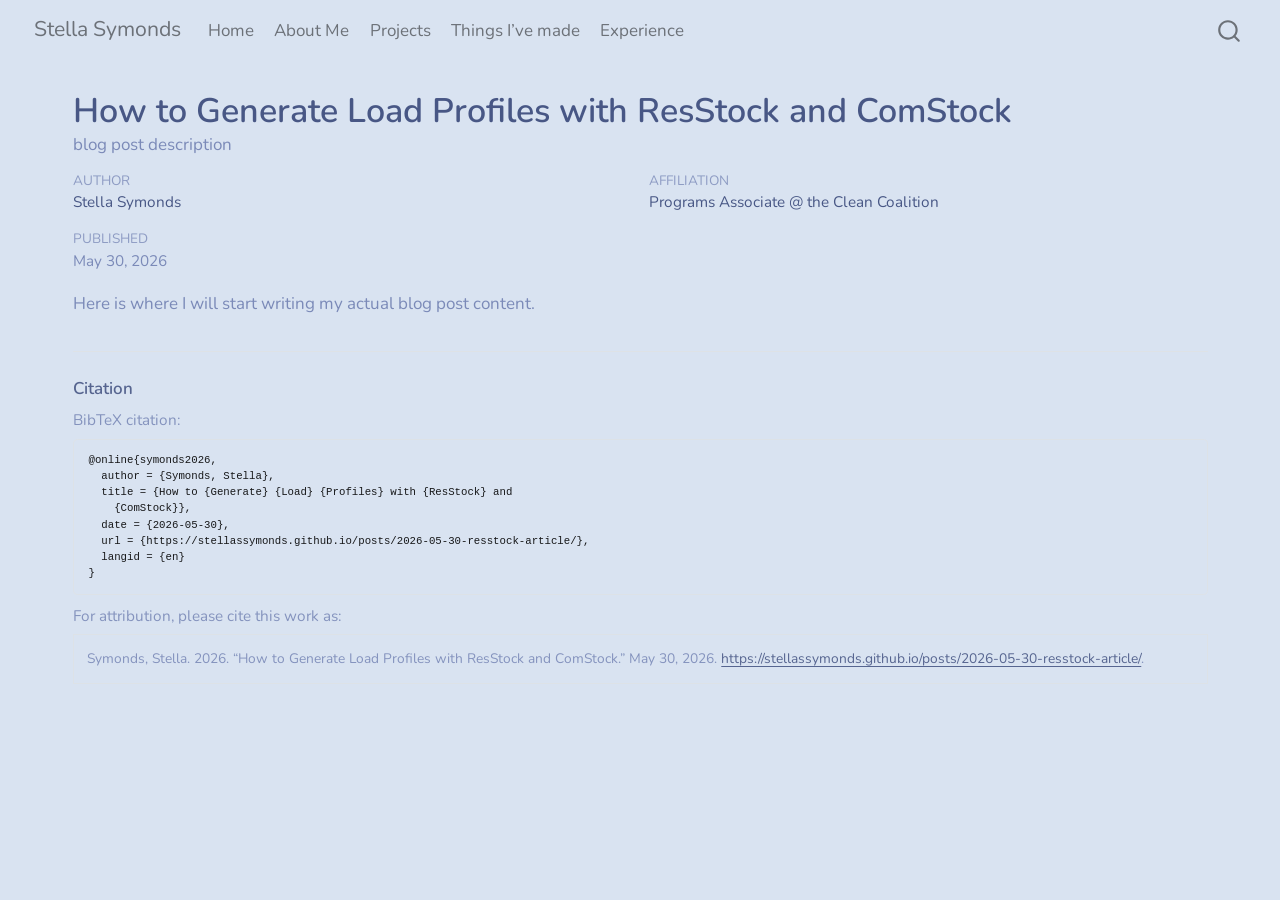
==== docs/posts/2026-05-30-resstock-article/index.html @ af326807 "ensure everything is pushed to git" ====
<!DOCTYPE html>
<html xmlns="http://www.w3.org/1999/xhtml" lang="en" xml:lang="en"><head>

<meta charset="utf-8">
<meta name="generator" content="quarto-1.8.25">

<meta name="viewport" content="width=device-width, initial-scale=1.0, user-scalable=yes">

<meta name="author" content="Stella Symonds">
<meta name="dcterms.date" content="2026-05-30">
<meta name="description" content="blog post description">

<title>How to Generate Load Profiles with ResStock and ComStock – Stella Symonds</title>
<style>
code{white-space: pre-wrap;}
span.smallcaps{font-variant: small-caps;}
div.columns{display: flex; gap: min(4vw, 1.5em);}
div.column{flex: auto; overflow-x: auto;}
div.hanging-indent{margin-left: 1.5em; text-indent: -1.5em;}
ul.task-list{list-style: none;}
ul.task-list li input[type="checkbox"] {
  width: 0.8em;
  margin: 0 0.8em 0.2em -1em; /* quarto-specific, see https://github.com/quarto-dev/quarto-cli/issues/4556 */ 
  vertical-align: middle;
}
</style>


<script src="../../site_libs/quarto-nav/quarto-nav.js"></script>
<script src="../../site_libs/quarto-nav/headroom.min.js"></script>
<script src="../../site_libs/clipboard/clipboard.min.js"></script>
<script src="../../site_libs/quarto-search/autocomplete.umd.js"></script>
<script src="../../site_libs/quarto-search/fuse.min.js"></script>
<script src="../../site_libs/quarto-search/quarto-search.js"></script>
<meta name="quarto:offset" content="../../">
<script src="../../site_libs/quarto-html/quarto.js" type="module"></script>
<script src="../../site_libs/quarto-html/tabsets/tabsets.js" type="module"></script>
<script src="../../site_libs/quarto-html/axe/axe-check.js" type="module"></script>
<script src="../../site_libs/quarto-html/popper.min.js"></script>
<script src="../../site_libs/quarto-html/tippy.umd.min.js"></script>
<script src="../../site_libs/quarto-html/anchor.min.js"></script>
<link href="../../site_libs/quarto-html/tippy.css" rel="stylesheet">
<link href="../../site_libs/quarto-html/quarto-syntax-highlighting-7b89279ff1a6dce999919e0e67d4d9ec.css" rel="stylesheet" id="quarto-text-highlighting-styles">
<script src="../../site_libs/bootstrap/bootstrap.min.js"></script>
<link href="../../site_libs/bootstrap/bootstrap-icons.css" rel="stylesheet">
<link href="../../site_libs/bootstrap/bootstrap-9dd7bf4d922e1fb5065d7fea8f52941c.min.css" rel="stylesheet" append-hash="true" id="quarto-bootstrap" data-mode="light">
<script id="quarto-search-options" type="application/json">{
  "location": "navbar",
  "copy-button": false,
  "collapse-after": 3,
  "panel-placement": "end",
  "type": "overlay",
  "limit": 50,
  "keyboard-shortcut": [
    "f",
    "/",
    "s"
  ],
  "show-item-context": false,
  "language": {
    "search-no-results-text": "No results",
    "search-matching-documents-text": "matching documents",
    "search-copy-link-title": "Copy link to search",
    "search-hide-matches-text": "Hide additional matches",
    "search-more-match-text": "more match in this document",
    "search-more-matches-text": "more matches in this document",
    "search-clear-button-title": "Clear",
    "search-text-placeholder": "",
    "search-detached-cancel-button-title": "Cancel",
    "search-submit-button-title": "Submit",
    "search-label": "Search"
  }
}</script>


<link rel="stylesheet" href="../../styles.css">
</head>

<body class="nav-fixed quarto-light">

<div id="quarto-search-results"></div>
  <header id="quarto-header" class="headroom fixed-top">
    <nav class="navbar navbar-expand-lg " data-bs-theme="dark">
      <div class="navbar-container container-fluid">
      <div class="navbar-brand-container mx-auto">
    <a href="../../index.html" class="navbar-brand navbar-brand-logo">
    </a>
    <a class="navbar-brand" href="../../index.html">
    <span class="navbar-title">Stella Symonds</span>
    </a>
  </div>
            <div id="quarto-search" class="" title="Search"></div>
          <button class="navbar-toggler" type="button" data-bs-toggle="collapse" data-bs-target="#navbarCollapse" aria-controls="navbarCollapse" role="menu" aria-expanded="false" aria-label="Toggle navigation" onclick="if (window.quartoToggleHeadroom) { window.quartoToggleHeadroom(); }">
  <span class="navbar-toggler-icon"></span>
</button>
          <div class="collapse navbar-collapse" id="navbarCollapse">
            <ul class="navbar-nav navbar-nav-scroll me-auto">
  <li class="nav-item">
    <a class="nav-link" href="../../index.html"> 
<span class="menu-text">Home</span></a>
  </li>  
  <li class="nav-item">
    <a class="nav-link" href="../../about.html"> 
<span class="menu-text">About Me</span></a>
  </li>  
  <li class="nav-item">
    <a class="nav-link" href="../../projects.html"> 
<span class="menu-text">Projects</span></a>
  </li>  
  <li class="nav-item">
    <a class="nav-link" href="../../things.html"> 
<span class="menu-text">Things I’ve made</span></a>
  </li>  
  <li class="nav-item">
    <a class="nav-link" href="../../experience.html"> 
<span class="menu-text">Experience</span></a>
  </li>  
</ul>
          </div> <!-- /navcollapse -->
            <div class="quarto-navbar-tools">
</div>
      </div> <!-- /container-fluid -->
    </nav>
</header>
<!-- content -->
<div id="quarto-content" class="quarto-container page-columns page-rows-contents page-layout-full page-navbar">
<!-- sidebar -->
<!-- margin-sidebar -->
    <div id="quarto-margin-sidebar" class="sidebar margin-sidebar zindex-bottom">
        
    </div>
<!-- main -->
<main class="content column-page" id="quarto-document-content">

<header id="title-block-header" class="quarto-title-block default">
<div class="quarto-title">
<h1 class="title">How to Generate Load Profiles with ResStock and ComStock</h1>
</div>

<div>
  <div class="description">
    blog post description
  </div>
</div>

<div class="quarto-title-meta-author column-page">
  <div class="quarto-title-meta-heading">Author</div>
  <div class="quarto-title-meta-heading">Affiliation</div>
  
    <div class="quarto-title-meta-contents">
    <p class="author"><a href="https://stellassymonds.github.io/">Stella Symonds</a> </p>
  </div>
  <div class="quarto-title-meta-contents">
        <p class="affiliation">
            <a href="https://clean-coalition.org/stella-symonds/">
            Programs Associate @ the Clean Coalition
            </a>
          </p>
      </div>
  </div>

<div class="quarto-title-meta column-page">

      
    <div>
    <div class="quarto-title-meta-heading">Published</div>
    <div class="quarto-title-meta-contents">
      <p class="date">May 30, 2026</p>
    </div>
  </div>
  
    
  </div>
  


</header>


<p>Here is where I will start writing my actual blog post content.</p>



<div id="quarto-appendix" class="default"><section class="quarto-appendix-contents" id="quarto-citation"><h2 class="anchored quarto-appendix-heading">Citation</h2><div><div class="quarto-appendix-secondary-label">BibTeX citation:</div><pre class="sourceCode code-with-copy quarto-appendix-bibtex"><code class="sourceCode bibtex">@online{symonds2026,
  author = {Symonds, Stella},
  title = {How to {Generate} {Load} {Profiles} with {ResStock} and
    {ComStock}},
  date = {2026-05-30},
  url = {https://stellassymonds.github.io/posts/2026-05-30-resstock-article/},
  langid = {en}
}
</code><button title="Copy to Clipboard" class="code-copy-button"><i class="bi"></i></button></pre><div class="quarto-appendix-secondary-label">For attribution, please cite this work as:</div><div id="ref-symonds2026" class="csl-entry quarto-appendix-citeas" role="listitem">
Symonds, Stella. 2026. <span>“How to Generate Load Profiles with
ResStock and ComStock.”</span> May 30, 2026. <a href="https://stellassymonds.github.io/posts/2026-05-30-resstock-article/">https://stellassymonds.github.io/posts/2026-05-30-resstock-article/</a>.
</div></div></section></div></main> <!-- /main -->
<script id="quarto-html-after-body" type="application/javascript">
  window.document.addEventListener("DOMContentLoaded", function (event) {
    const icon = "";
    const anchorJS = new window.AnchorJS();
    anchorJS.options = {
      placement: 'right',
      icon: icon
    };
    anchorJS.add('.anchored');
    const isCodeAnnotation = (el) => {
      for (const clz of el.classList) {
        if (clz.startsWith('code-annotation-')) {                     
          return true;
        }
      }
      return false;
    }
    const onCopySuccess = function(e) {
      // button target
      const button = e.trigger;
      // don't keep focus
      button.blur();
      // flash "checked"
      button.classList.add('code-copy-button-checked');
      var currentTitle = button.getAttribute("title");
      button.setAttribute("title", "Copied!");
      let tooltip;
      if (window.bootstrap) {
        button.setAttribute("data-bs-toggle", "tooltip");
        button.setAttribute("data-bs-placement", "left");
        button.setAttribute("data-bs-title", "Copied!");
        tooltip = new bootstrap.Tooltip(button, 
          { trigger: "manual", 
            customClass: "code-copy-button-tooltip",
            offset: [0, -8]});
        tooltip.show();    
      }
      setTimeout(function() {
        if (tooltip) {
          tooltip.hide();
          button.removeAttribute("data-bs-title");
          button.removeAttribute("data-bs-toggle");
          button.removeAttribute("data-bs-placement");
        }
        button.setAttribute("title", currentTitle);
        button.classList.remove('code-copy-button-checked');
      }, 1000);
      // clear code selection
      e.clearSelection();
    }
    const getTextToCopy = function(trigger) {
      const outerScaffold = trigger.parentElement.cloneNode(true);
      const codeEl = outerScaffold.querySelector('code');
      for (const childEl of codeEl.children) {
        if (isCodeAnnotation(childEl)) {
          childEl.remove();
        }
      }
      return codeEl.innerText;
    }
    const clipboard = new window.ClipboardJS('.code-copy-button:not([data-in-quarto-modal])', {
      text: getTextToCopy
    });
    clipboard.on('success', onCopySuccess);
    if (window.document.getElementById('quarto-embedded-source-code-modal')) {
      const clipboardModal = new window.ClipboardJS('.code-copy-button[data-in-quarto-modal]', {
        text: getTextToCopy,
        container: window.document.getElementById('quarto-embedded-source-code-modal')
      });
      clipboardModal.on('success', onCopySuccess);
    }
      var localhostRegex = new RegExp(/^(?:http|https):\/\/localhost\:?[0-9]*\//);
      var mailtoRegex = new RegExp(/^mailto:/);
        var filterRegex = new RegExp('/' + window.location.host + '/');
      var isInternal = (href) => {
          return filterRegex.test(href) || localhostRegex.test(href) || mailtoRegex.test(href);
      }
      // Inspect non-navigation links and adorn them if external
     var links = window.document.querySelectorAll('a[href]:not(.nav-link):not(.navbar-brand):not(.toc-action):not(.sidebar-link):not(.sidebar-item-toggle):not(.pagination-link):not(.no-external):not([aria-hidden]):not(.dropdown-item):not(.quarto-navigation-tool):not(.about-link)');
      for (var i=0; i<links.length; i++) {
        const link = links[i];
        if (!isInternal(link.href)) {
          // undo the damage that might have been done by quarto-nav.js in the case of
          // links that we want to consider external
          if (link.dataset.originalHref !== undefined) {
            link.href = link.dataset.originalHref;
          }
        }
      }
    function tippyHover(el, contentFn, onTriggerFn, onUntriggerFn) {
      const config = {
        allowHTML: true,
        maxWidth: 500,
        delay: 100,
        arrow: false,
        appendTo: function(el) {
            return el.parentElement;
        },
        interactive: true,
        interactiveBorder: 10,
        theme: 'quarto',
        placement: 'bottom-start',
      };
      if (contentFn) {
        config.content = contentFn;
      }
      if (onTriggerFn) {
        config.onTrigger = onTriggerFn;
      }
      if (onUntriggerFn) {
        config.onUntrigger = onUntriggerFn;
      }
      window.tippy(el, config); 
    }
    const noterefs = window.document.querySelectorAll('a[role="doc-noteref"]');
    for (var i=0; i<noterefs.length; i++) {
      const ref = noterefs[i];
      tippyHover(ref, function() {
        // use id or data attribute instead here
        let href = ref.getAttribute('data-footnote-href') || ref.getAttribute('href');
        try { href = new URL(href).hash; } catch {}
        const id = href.replace(/^#\/?/, "");
        const note = window.document.getElementById(id);
        if (note) {
          return note.innerHTML;
        } else {
          return "";
        }
      });
    }
    const xrefs = window.document.querySelectorAll('a.quarto-xref');
    const processXRef = (id, note) => {
      // Strip column container classes
      const stripColumnClz = (el) => {
        el.classList.remove("page-full", "page-columns");
        if (el.children) {
          for (const child of el.children) {
            stripColumnClz(child);
          }
        }
      }
      stripColumnClz(note)
      if (id === null || id.startsWith('sec-')) {
        // Special case sections, only their first couple elements
        const container = document.createElement("div");
        if (note.children && note.children.length > 2) {
          container.appendChild(note.children[0].cloneNode(true));
          for (let i = 1; i < note.children.length; i++) {
            const child = note.children[i];
            if (child.tagName === "P" && child.innerText === "") {
              continue;
            } else {
              container.appendChild(child.cloneNode(true));
              break;
            }
          }
          if (window.Quarto?.typesetMath) {
            window.Quarto.typesetMath(container);
          }
          return container.innerHTML
        } else {
          if (window.Quarto?.typesetMath) {
            window.Quarto.typesetMath(note);
          }
          return note.innerHTML;
        }
      } else {
        // Remove any anchor links if they are present
        const anchorLink = note.querySelector('a.anchorjs-link');
        if (anchorLink) {
          anchorLink.remove();
        }
        if (window.Quarto?.typesetMath) {
          window.Quarto.typesetMath(note);
        }
        if (note.classList.contains("callout")) {
          return note.outerHTML;
        } else {
          return note.innerHTML;
        }
      }
    }
    for (var i=0; i<xrefs.length; i++) {
      const xref = xrefs[i];
      tippyHover(xref, undefined, function(instance) {
        instance.disable();
        let url = xref.getAttribute('href');
        let hash = undefined; 
        if (url.startsWith('#')) {
          hash = url;
        } else {
          try { hash = new URL(url).hash; } catch {}
        }
        if (hash) {
          const id = hash.replace(/^#\/?/, "");
          const note = window.document.getElementById(id);
          if (note !== null) {
            try {
              const html = processXRef(id, note.cloneNode(true));
              instance.setContent(html);
            } finally {
              instance.enable();
              instance.show();
            }
          } else {
            // See if we can fetch this
            fetch(url.split('#')[0])
            .then(res => res.text())
            .then(html => {
              const parser = new DOMParser();
              const htmlDoc = parser.parseFromString(html, "text/html");
              const note = htmlDoc.getElementById(id);
              if (note !== null) {
                const html = processXRef(id, note);
                instance.setContent(html);
              } 
            }).finally(() => {
              instance.enable();
              instance.show();
            });
          }
        } else {
          // See if we can fetch a full url (with no hash to target)
          // This is a special case and we should probably do some content thinning / targeting
          fetch(url)
          .then(res => res.text())
          .then(html => {
            const parser = new DOMParser();
            const htmlDoc = parser.parseFromString(html, "text/html");
            const note = htmlDoc.querySelector('main.content');
            if (note !== null) {
              // This should only happen for chapter cross references
              // (since there is no id in the URL)
              // remove the first header
              if (note.children.length > 0 && note.children[0].tagName === "HEADER") {
                note.children[0].remove();
              }
              const html = processXRef(null, note);
              instance.setContent(html);
            } 
          }).finally(() => {
            instance.enable();
            instance.show();
          });
        }
      }, function(instance) {
      });
    }
        let selectedAnnoteEl;
        const selectorForAnnotation = ( cell, annotation) => {
          let cellAttr = 'data-code-cell="' + cell + '"';
          let lineAttr = 'data-code-annotation="' +  annotation + '"';
          const selector = 'span[' + cellAttr + '][' + lineAttr + ']';
          return selector;
        }
        const selectCodeLines = (annoteEl) => {
          const doc = window.document;
          const targetCell = annoteEl.getAttribute("data-target-cell");
          const targetAnnotation = annoteEl.getAttribute("data-target-annotation");
          const annoteSpan = window.document.querySelector(selectorForAnnotation(targetCell, targetAnnotation));
          const lines = annoteSpan.getAttribute("data-code-lines").split(",");
          const lineIds = lines.map((line) => {
            return targetCell + "-" + line;
          })
          let top = null;
          let height = null;
          let parent = null;
          if (lineIds.length > 0) {
              //compute the position of the single el (top and bottom and make a div)
              const el = window.document.getElementById(lineIds[0]);
              top = el.offsetTop;
              height = el.offsetHeight;
              parent = el.parentElement.parentElement;
            if (lineIds.length > 1) {
              const lastEl = window.document.getElementById(lineIds[lineIds.length - 1]);
              const bottom = lastEl.offsetTop + lastEl.offsetHeight;
              height = bottom - top;
            }
            if (top !== null && height !== null && parent !== null) {
              // cook up a div (if necessary) and position it 
              let div = window.document.getElementById("code-annotation-line-highlight");
              if (div === null) {
                div = window.document.createElement("div");
                div.setAttribute("id", "code-annotation-line-highlight");
                div.style.position = 'absolute';
                parent.appendChild(div);
              }
              div.style.top = top - 2 + "px";
              div.style.height = height + 4 + "px";
              div.style.left = 0;
              let gutterDiv = window.document.getElementById("code-annotation-line-highlight-gutter");
              if (gutterDiv === null) {
                gutterDiv = window.document.createElement("div");
                gutterDiv.setAttribute("id", "code-annotation-line-highlight-gutter");
                gutterDiv.style.position = 'absolute';
                const codeCell = window.document.getElementById(targetCell);
                const gutter = codeCell.querySelector('.code-annotation-gutter');
                gutter.appendChild(gutterDiv);
              }
              gutterDiv.style.top = top - 2 + "px";
              gutterDiv.style.height = height + 4 + "px";
            }
            selectedAnnoteEl = annoteEl;
          }
        };
        const unselectCodeLines = () => {
          const elementsIds = ["code-annotation-line-highlight", "code-annotation-line-highlight-gutter"];
          elementsIds.forEach((elId) => {
            const div = window.document.getElementById(elId);
            if (div) {
              div.remove();
            }
          });
          selectedAnnoteEl = undefined;
        };
          // Handle positioning of the toggle
      window.addEventListener(
        "resize",
        throttle(() => {
          elRect = undefined;
          if (selectedAnnoteEl) {
            selectCodeLines(selectedAnnoteEl);
          }
        }, 10)
      );
      function throttle(fn, ms) {
      let throttle = false;
      let timer;
        return (...args) => {
          if(!throttle) { // first call gets through
              fn.apply(this, args);
              throttle = true;
          } else { // all the others get throttled
              if(timer) clearTimeout(timer); // cancel #2
              timer = setTimeout(() => {
                fn.apply(this, args);
                timer = throttle = false;
              }, ms);
          }
        };
      }
        // Attach click handler to the DT
        const annoteDls = window.document.querySelectorAll('dt[data-target-cell]');
        for (const annoteDlNode of annoteDls) {
          annoteDlNode.addEventListener('click', (event) => {
            const clickedEl = event.target;
            if (clickedEl !== selectedAnnoteEl) {
              unselectCodeLines();
              const activeEl = window.document.querySelector('dt[data-target-cell].code-annotation-active');
              if (activeEl) {
                activeEl.classList.remove('code-annotation-active');
              }
              selectCodeLines(clickedEl);
              clickedEl.classList.add('code-annotation-active');
            } else {
              // Unselect the line
              unselectCodeLines();
              clickedEl.classList.remove('code-annotation-active');
            }
          });
        }
    const findCites = (el) => {
      const parentEl = el.parentElement;
      if (parentEl) {
        const cites = parentEl.dataset.cites;
        if (cites) {
          return {
            el,
            cites: cites.split(' ')
          };
        } else {
          return findCites(el.parentElement)
        }
      } else {
        return undefined;
      }
    };
    var bibliorefs = window.document.querySelectorAll('a[role="doc-biblioref"]');
    for (var i=0; i<bibliorefs.length; i++) {
      const ref = bibliorefs[i];
      const citeInfo = findCites(ref);
      if (citeInfo) {
        tippyHover(citeInfo.el, function() {
          var popup = window.document.createElement('div');
          citeInfo.cites.forEach(function(cite) {
            var citeDiv = window.document.createElement('div');
            citeDiv.classList.add('hanging-indent');
            citeDiv.classList.add('csl-entry');
            var biblioDiv = window.document.getElementById('ref-' + cite);
            if (biblioDiv) {
              citeDiv.innerHTML = biblioDiv.innerHTML;
            }
            popup.appendChild(citeDiv);
          });
          return popup.innerHTML;
        });
      }
    }
  });
  </script>
</div> <!-- /content -->




</body></html>
---- docs/site_libs/quarto-html/tippy.css ----
.tippy-box[data-animation=fade][data-state=hidden]{opacity:0}[data-tippy-root]{max-width:calc(100vw - 10px)}.tippy-box{position:relative;background-color:#333;color:#fff;border-radius:4px;font-size:14px;line-height:1.4;white-space:normal;outline:0;transition-property:transform,visibility,opacity}.tippy-box[data-placement^=top]>.tippy-arrow{bottom:0}.tippy-box[data-placement^=top]>.tippy-arrow:before{bottom:-7px;left:0;border-width:8px 8px 0;border-top-color:initial;transform-origin:center top}.tippy-box[data-placement^=bottom]>.tippy-arrow{top:0}.tippy-box[data-placement^=bottom]>.tippy-arrow:before{top:-7px;left:0;border-width:0 8px 8px;border-bottom-color:initial;transform-origin:center bottom}.tippy-box[data-placement^=left]>.tippy-arrow{right:0}.tippy-box[data-placement^=left]>.tippy-arrow:before{border-width:8px 0 8px 8px;border-left-color:initial;right:-7px;transform-origin:center left}.tippy-box[data-placement^=right]>.tippy-arrow{left:0}.tippy-box[data-placement^=right]>.tippy-arrow:before{left:-7px;border-width:8px 8px 8px 0;border-right-color:initial;transform-origin:center right}.tippy-box[data-inertia][data-state=visible]{transition-timing-function:cubic-bezier(.54,1.5,.38,1.11)}.tippy-arrow{width:16px;height:16px;color:#333}.tippy-arrow:before{content:"";position:absolute;border-color:transparent;border-style:solid}.tippy-content{position:relative;padding:5px 9px;z-index:1}
---- docs/site_libs/quarto-html/quarto-syntax-highlighting-7b89279ff1a6dce999919e0e67d4d9ec.css ----
/* quarto syntax highlight colors */
:root {
  --quarto-hl-ot-color: #003B4F;
  --quarto-hl-at-color: #657422;
  --quarto-hl-ss-color: #20794D;
  --quarto-hl-an-color: #5E5E5E;
  --quarto-hl-fu-color: #4758AB;
  --quarto-hl-st-color: #20794D;
  --quarto-hl-cf-color: #003B4F;
  --quarto-hl-op-color: #5E5E5E;
  --quarto-hl-er-color: #AD0000;
  --quarto-hl-bn-color: #AD0000;
  --quarto-hl-al-color: #AD0000;
  --quarto-hl-va-color: #111111;
  --quarto-hl-bu-color: inherit;
  --quarto-hl-ex-color: inherit;
  --quarto-hl-pp-color: #AD0000;
  --quarto-hl-in-color: #5E5E5E;
  --quarto-hl-vs-color: #20794D;
  --quarto-hl-wa-color: #5E5E5E;
  --quarto-hl-do-color: #5E5E5E;
  --quarto-hl-im-color: #00769E;
  --quarto-hl-ch-color: #20794D;
  --quarto-hl-dt-color: #AD0000;
  --quarto-hl-fl-color: #AD0000;
  --quarto-hl-co-color: #5E5E5E;
  --quarto-hl-cv-color: #5E5E5E;
  --quarto-hl-cn-color: #8f5902;
  --quarto-hl-sc-color: #5E5E5E;
  --quarto-hl-dv-color: #AD0000;
  --quarto-hl-kw-color: #003B4F;
}

/* other quarto variables */
:root {
  --quarto-font-monospace: SFMono-Regular, Menlo, Monaco, Consolas, "Liberation Mono", "Courier New", monospace;
}

/* syntax highlight based on Pandoc's rules */
pre > code.sourceCode > span {
  color: #003B4F;
}

code.sourceCode > span {
  color: #003B4F;
}

div.sourceCode,
div.sourceCode pre.sourceCode {
  color: #003B4F;
}

/* Normal */
code span {
  color: #003B4F;
}

/* Alert */
code span.al {
  color: #AD0000;
  font-style: inherit;
}

/* Annotation */
code span.an {
  color: #5E5E5E;
  font-style: inherit;
}

/* Attribute */
code span.at {
  color: #657422;
  font-style: inherit;
}

/* BaseN */
code span.bn {
  color: #AD0000;
  font-style: inherit;
}

/* BuiltIn */
code span.bu {
  font-style: inherit;
}

/* ControlFlow */
code span.cf {
  color: #003B4F;
  font-weight: bold;
  font-style: inherit;
}

/* Char */
code span.ch {
  color: #20794D;
  font-style: inherit;
}

/* Constant */
code span.cn {
  color: #8f5902;
  font-style: inherit;
}

/* Comment */
code span.co {
  color: #5E5E5E;
  font-style: inherit;
}

/* CommentVar */
code span.cv {
  color: #5E5E5E;
  font-style: italic;
}

/* Documentation */
code span.do {
  color: #5E5E5E;
  font-style: italic;
}

/* DataType */
code span.dt {
  color: #AD0000;
  font-style: inherit;
}

/* DecVal */
code span.dv {
  color: #AD0000;
  font-style: inherit;
}

/* Error */
code span.er {
  color: #AD0000;
  font-style: inherit;
}

/* Extension */
code span.ex {
  font-style: inherit;
}

/* Float */
code span.fl {
  color: #AD0000;
  font-style: inherit;
}

/* Function */
code span.fu {
  color: #4758AB;
  font-style: inherit;
}

/* Import */
code span.im {
  color: #00769E;
  font-style: inherit;
}

/* Information */
code span.in {
  color: #5E5E5E;
  font-style: inherit;
}

/* Keyword */
code span.kw {
  color: #003B4F;
  font-weight: bold;
  font-style: inherit;
}

/* Operator */
code span.op {
  color: #5E5E5E;
  font-style: inherit;
}

/* Other */
code span.ot {
  color: #003B4F;
  font-style: inherit;
}

/* Preprocessor */
code span.pp {
  color: #AD0000;
  font-style: inherit;
}

/* SpecialChar */
code span.sc {
  color: #5E5E5E;
  font-style: inherit;
}

/* SpecialString */
code span.ss {
  color: #20794D;
  font-style: inherit;
}

/* String */
code span.st {
  color: #20794D;
  font-style: inherit;
}

/* Variable */
code span.va {
  color: #111111;
  font-style: inherit;
}

/* VerbatimString */
code span.vs {
  color: #20794D;
  font-style: inherit;
}

/* Warning */
code span.wa {
  color: #5E5E5E;
  font-style: italic;
}

.prevent-inlining {
  content: "</";
}

/*# sourceMappingURL=3944bc705cfaf4c80e56f77c5205168a.css.map */
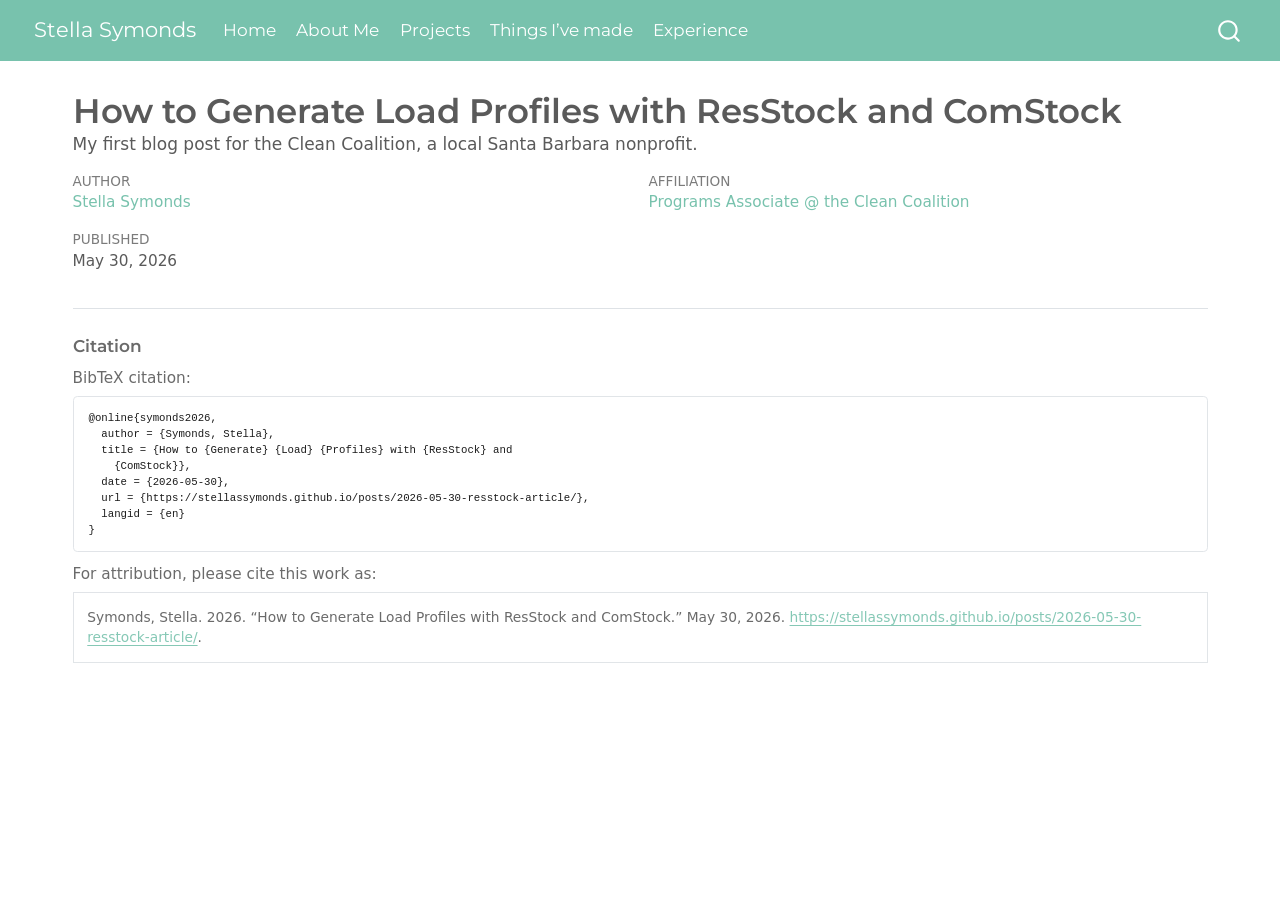
==== commit 937631b2: "update blog on projects page, push all pages" ====
--- a/docs/posts/2026-05-30-resstock-article/index.html
+++ b/docs/posts/2026-05-30-resstock-article/index.html
@@ -8,7 +8,7 @@
 
 <meta name="author" content="Stella Symonds">
 <meta name="dcterms.date" content="2026-05-30">
-<meta name="description" content="blog post description">
+<meta name="description" content="My first blog post for the Clean Coalition, a local Santa Barbara nonprofit.">
 
 <title>How to Generate Load Profiles with ResStock and ComStock – Stella Symonds</title>
 <style>
@@ -43,7 +43,7 @@
 <link href="../../site_libs/quarto-html/quarto-syntax-highlighting-7b89279ff1a6dce999919e0e67d4d9ec.css" rel="stylesheet" id="quarto-text-highlighting-styles">
 <script src="../../site_libs/bootstrap/bootstrap.min.js"></script>
 <link href="../../site_libs/bootstrap/bootstrap-icons.css" rel="stylesheet">
-<link href="../../site_libs/bootstrap/bootstrap-9dd7bf4d922e1fb5065d7fea8f52941c.min.css" rel="stylesheet" append-hash="true" id="quarto-bootstrap" data-mode="light">
+<link href="../../site_libs/bootstrap/bootstrap-f7ac19f99b1bffdb182407b6a99bda4a.min.css" rel="stylesheet" append-hash="true" id="quarto-bootstrap" data-mode="light">
 <script id="quarto-search-options" type="application/json">{
   "location": "navbar",
   "copy-button": false,
@@ -139,7 +139,7 @@
 
 <div>
   <div class="description">
-    blog post description
+    My first blog post for the Clean Coalition, a local Santa Barbara nonprofit.
   </div>
 </div>
 
@@ -177,7 +177,6 @@
 </header>
 
 
-<p>Here is where I will start writing my actual blog post content.</p>
 
 
 
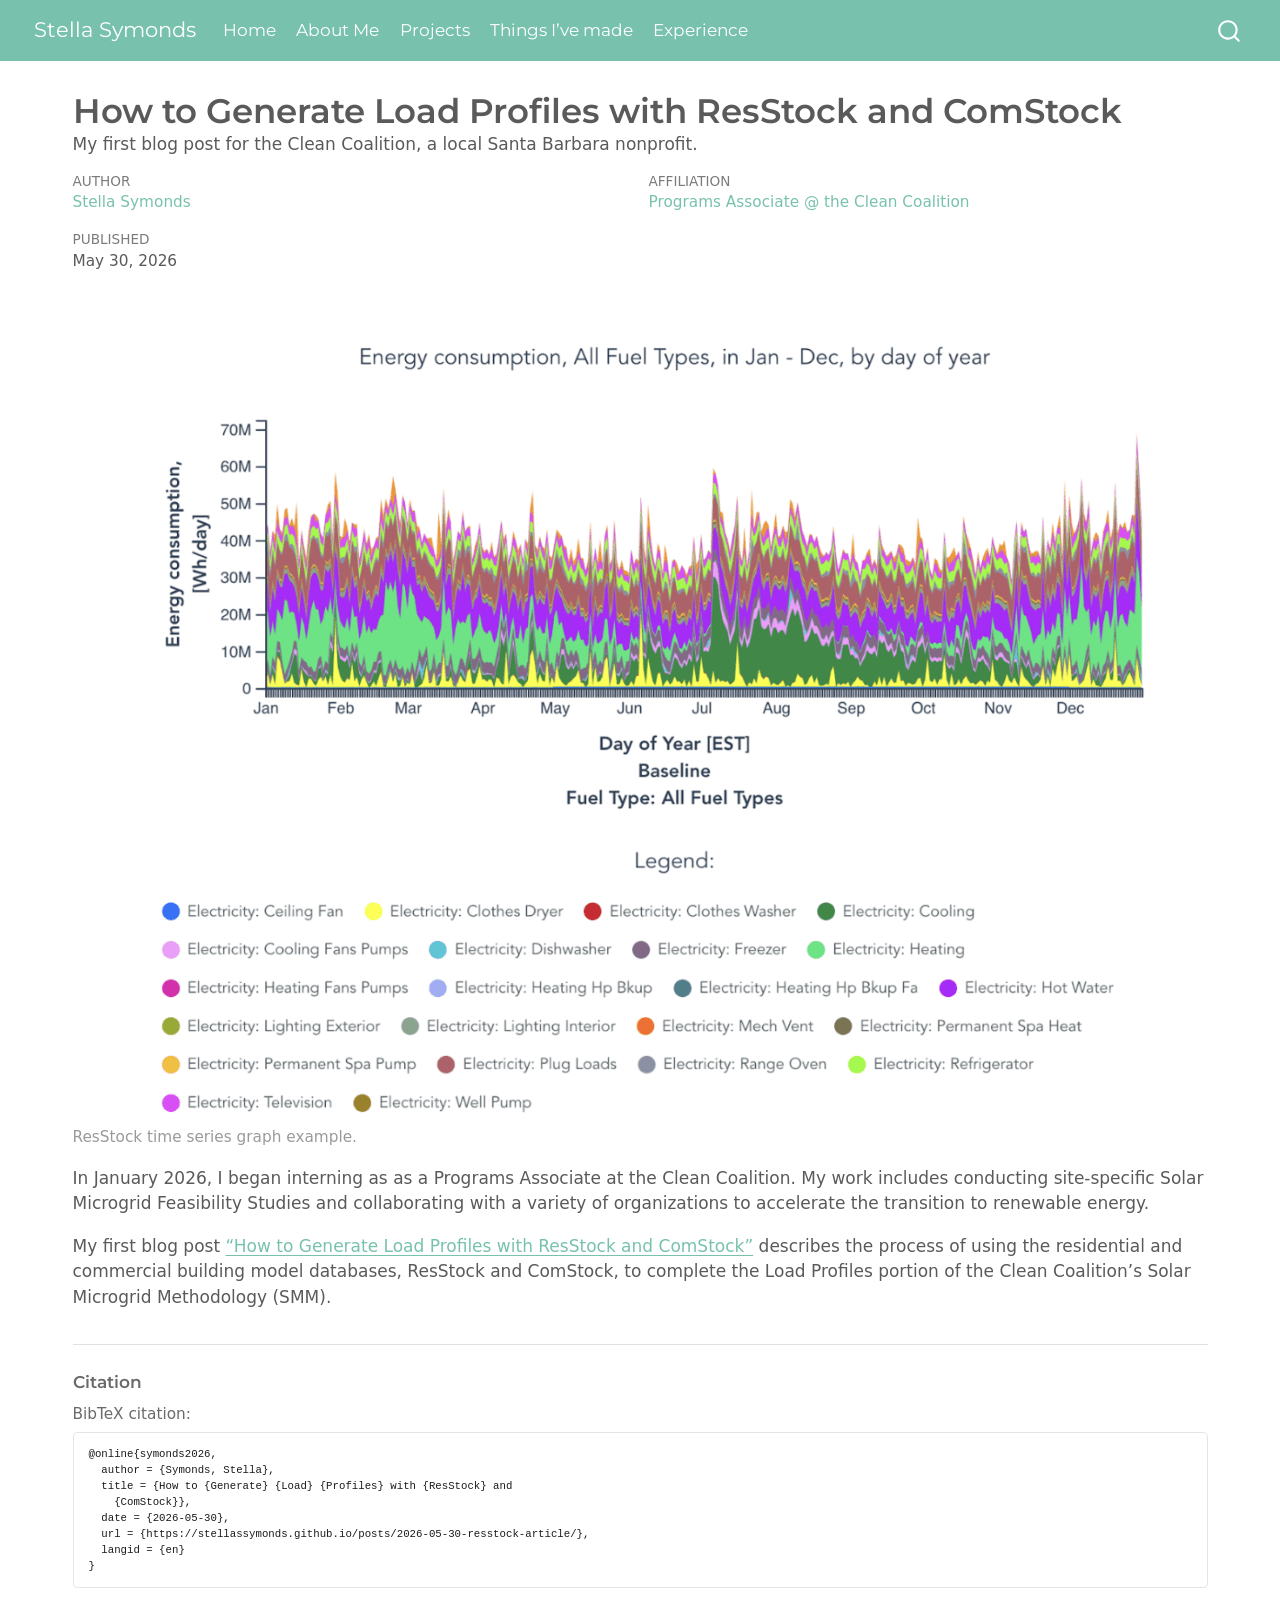
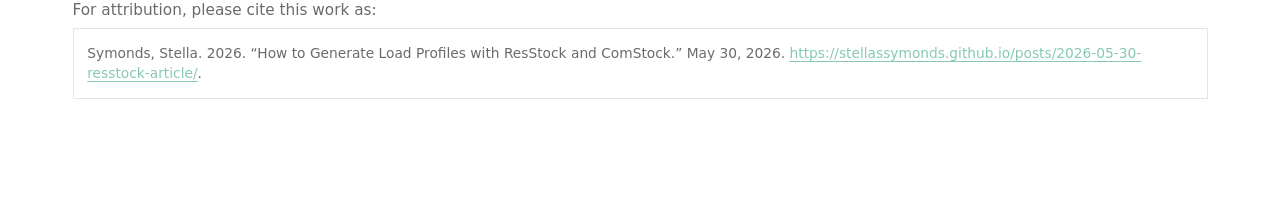
==== commit ebfa74f1: "add tapestry blog post draft" ====
--- a/docs/posts/2026-05-30-resstock-article/index.html
+++ b/docs/posts/2026-05-30-resstock-article/index.html
@@ -177,6 +177,14 @@
 </header>
 
 
+<div class="quarto-figure quarto-figure-center">
+<figure class="figure">
+<p><img src="resstock.png" class="img-fluid figure-img"></p>
+<figcaption>ResStock time series graph example.</figcaption>
+</figure>
+</div>
+<p>In January 2026, I began interning as as a Programs Associate at the Clean Coalition. My work includes conducting site-specific Solar Microgrid Feasibility Studies and collaborating with a variety of organizations to accelerate the transition to renewable energy.</p>
+<p>My first blog post <a href="https://clean-coalition.org/news/how-to-generate-load-profiles-using-resstock-and-comstock/">“How to Generate Load Profiles with ResStock and ComStock”</a> describes the process of using the residential and commercial building model databases, ResStock and ComStock, to complete the Load Profiles portion of the Clean Coalition’s Solar Microgrid Methodology (SMM).</p>
 
 
 
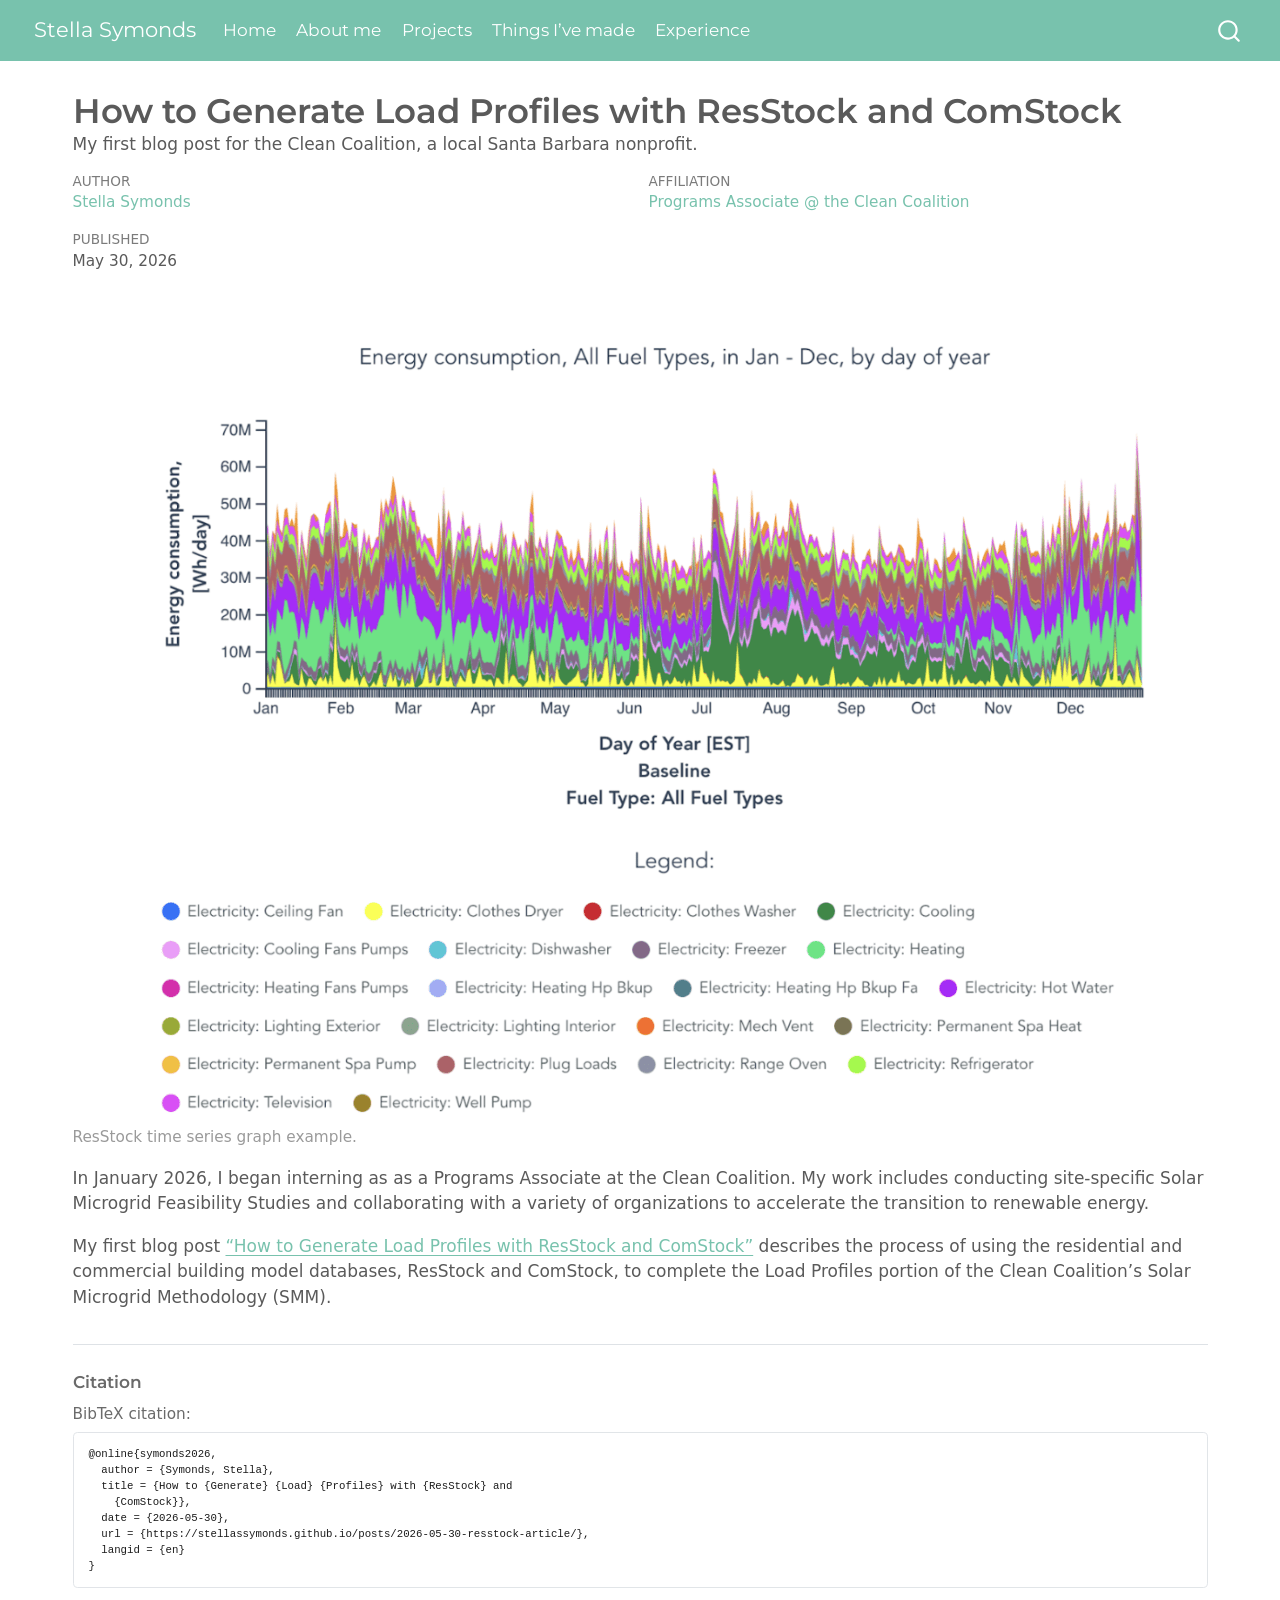
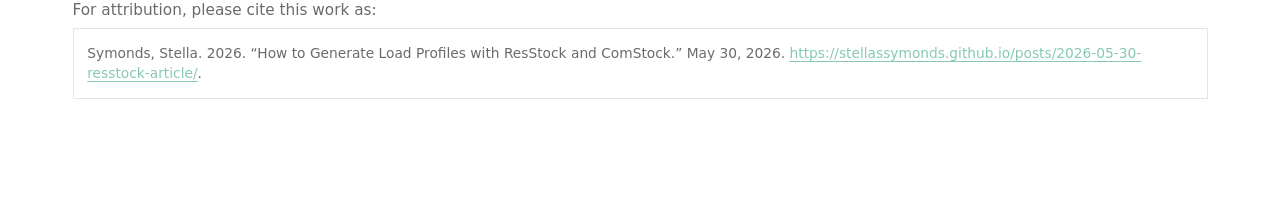
==== commit 2a972b04: "fix dark images by replacing them, add in more to things i've made page, add to code post in project" ====
--- a/docs/posts/2026-05-30-resstock-article/index.html
+++ b/docs/posts/2026-05-30-resstock-article/index.html
@@ -101,7 +101,7 @@
   </li>  
   <li class="nav-item">
     <a class="nav-link" href="../../about.html"> 
-<span class="menu-text">About Me</span></a>
+<span class="menu-text">About me</span></a>
   </li>  
   <li class="nav-item">
     <a class="nav-link" href="../../projects.html"> 
@@ -179,7 +179,7 @@
 
 <div class="quarto-figure quarto-figure-center">
 <figure class="figure">
-<p><img src="resstock.png" class="img-fluid figure-img"></p>
+<p><img src="resstock.png" class="figure-img"></p>
 <figcaption>ResStock time series graph example.</figcaption>
 </figure>
 </div>
--- a/docs/styles.css
+++ b/docs/styles.css
@@ -0,0 +1,7 @@
+/* css styles */
+
+img, a img, .quarto-figure img {
+  opacity: 1.0 !important;
+  filter: none !important;
+  background-color: transparent !important;
+}
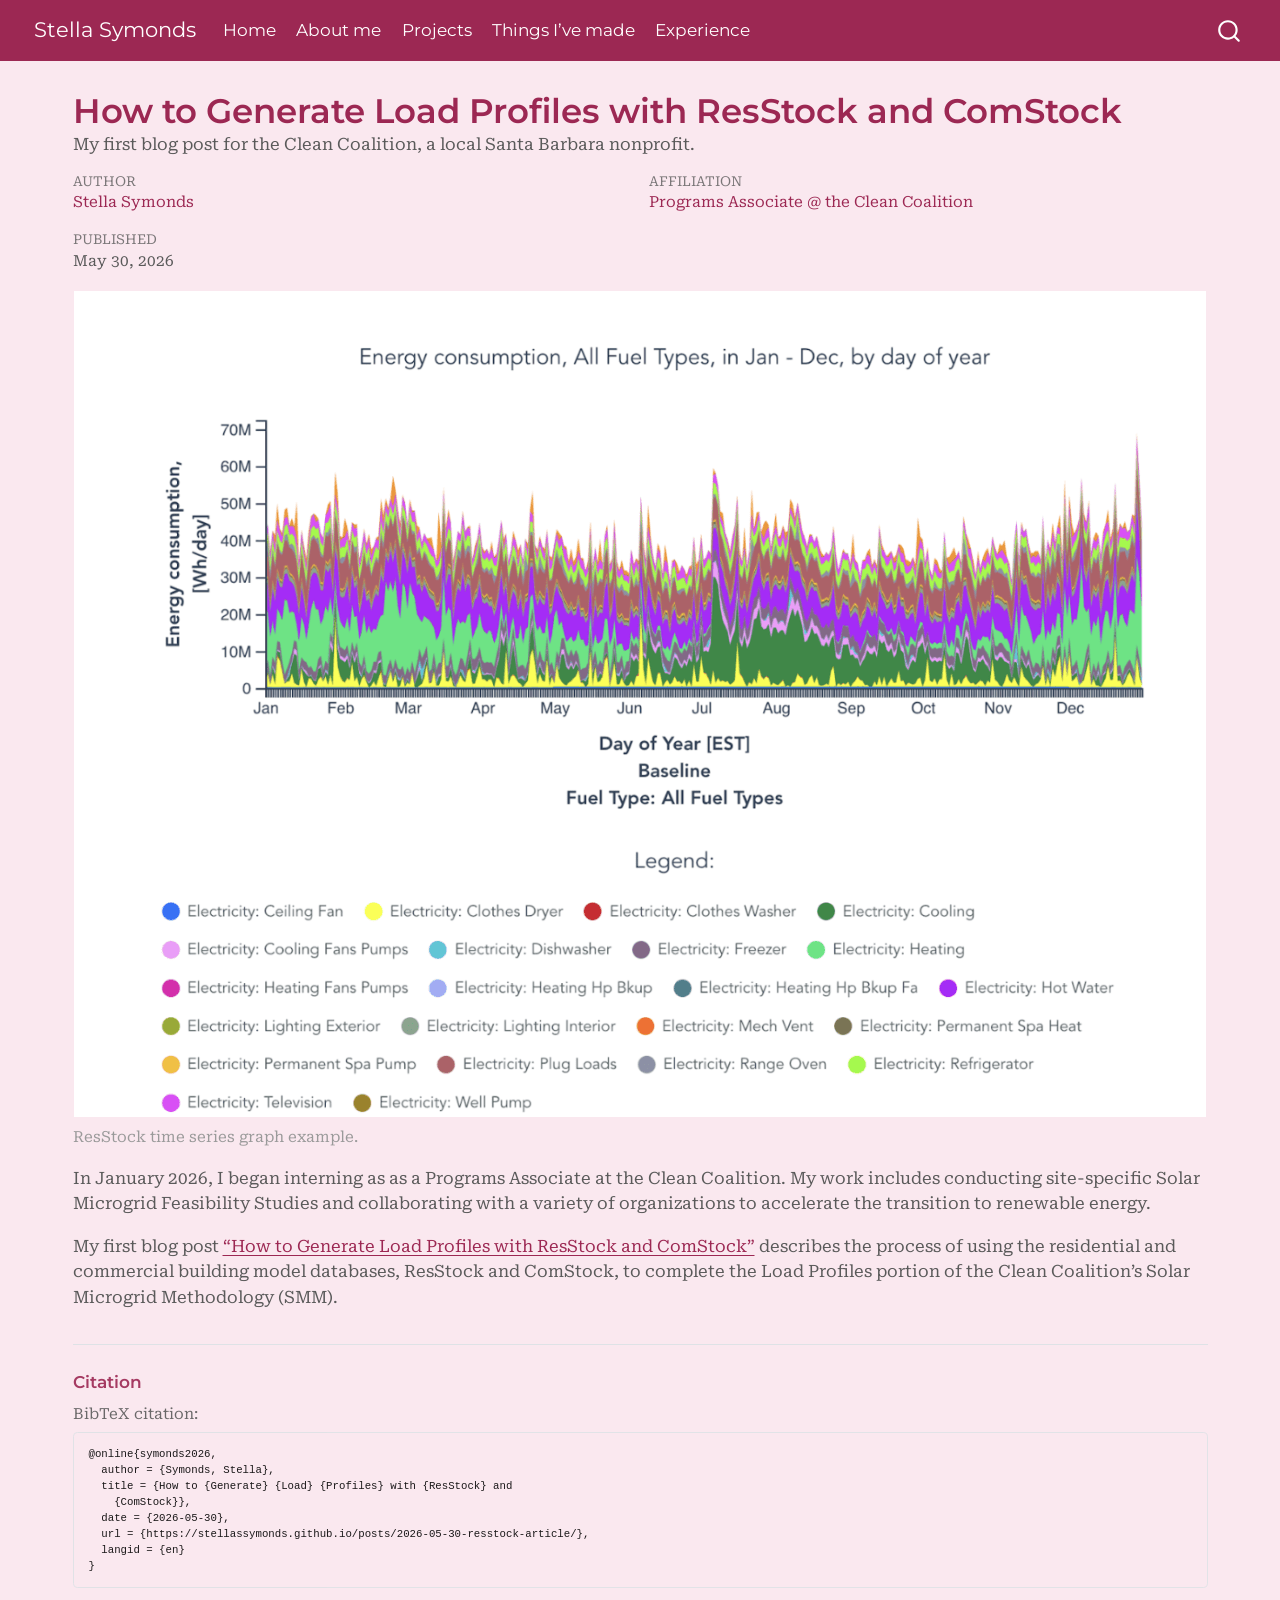
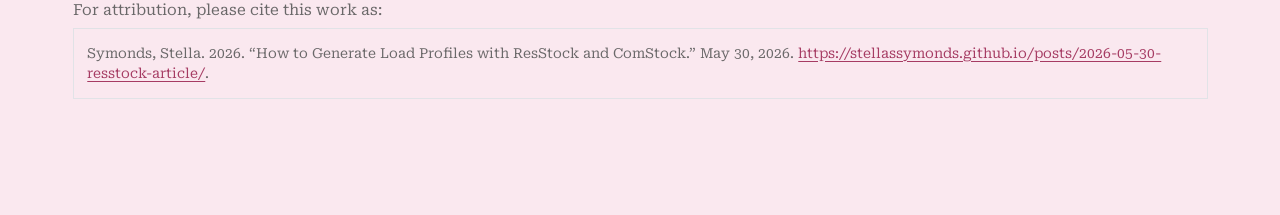
==== commit a8d44ade: "add custom css, create scss file" ====
--- a/docs/posts/2026-05-30-resstock-article/index.html
+++ b/docs/posts/2026-05-30-resstock-article/index.html
@@ -43,7 +43,7 @@
 <link href="../../site_libs/quarto-html/quarto-syntax-highlighting-7b89279ff1a6dce999919e0e67d4d9ec.css" rel="stylesheet" id="quarto-text-highlighting-styles">
 <script src="../../site_libs/bootstrap/bootstrap.min.js"></script>
 <link href="../../site_libs/bootstrap/bootstrap-icons.css" rel="stylesheet">
-<link href="../../site_libs/bootstrap/bootstrap-f7ac19f99b1bffdb182407b6a99bda4a.min.css" rel="stylesheet" append-hash="true" id="quarto-bootstrap" data-mode="light">
+<link href="../../site_libs/bootstrap/bootstrap-bf91360afbb7bce8e5bb50478cbc059e.min.css" rel="stylesheet" append-hash="true" id="quarto-bootstrap" data-mode="light">
 <script id="quarto-search-options" type="application/json">{
   "location": "navbar",
   "copy-button": false,
@@ -73,7 +73,6 @@
 }</script>
 
 
-<link rel="stylesheet" href="../../styles.css">
 </head>
 
 <body class="nav-fixed quarto-light">
